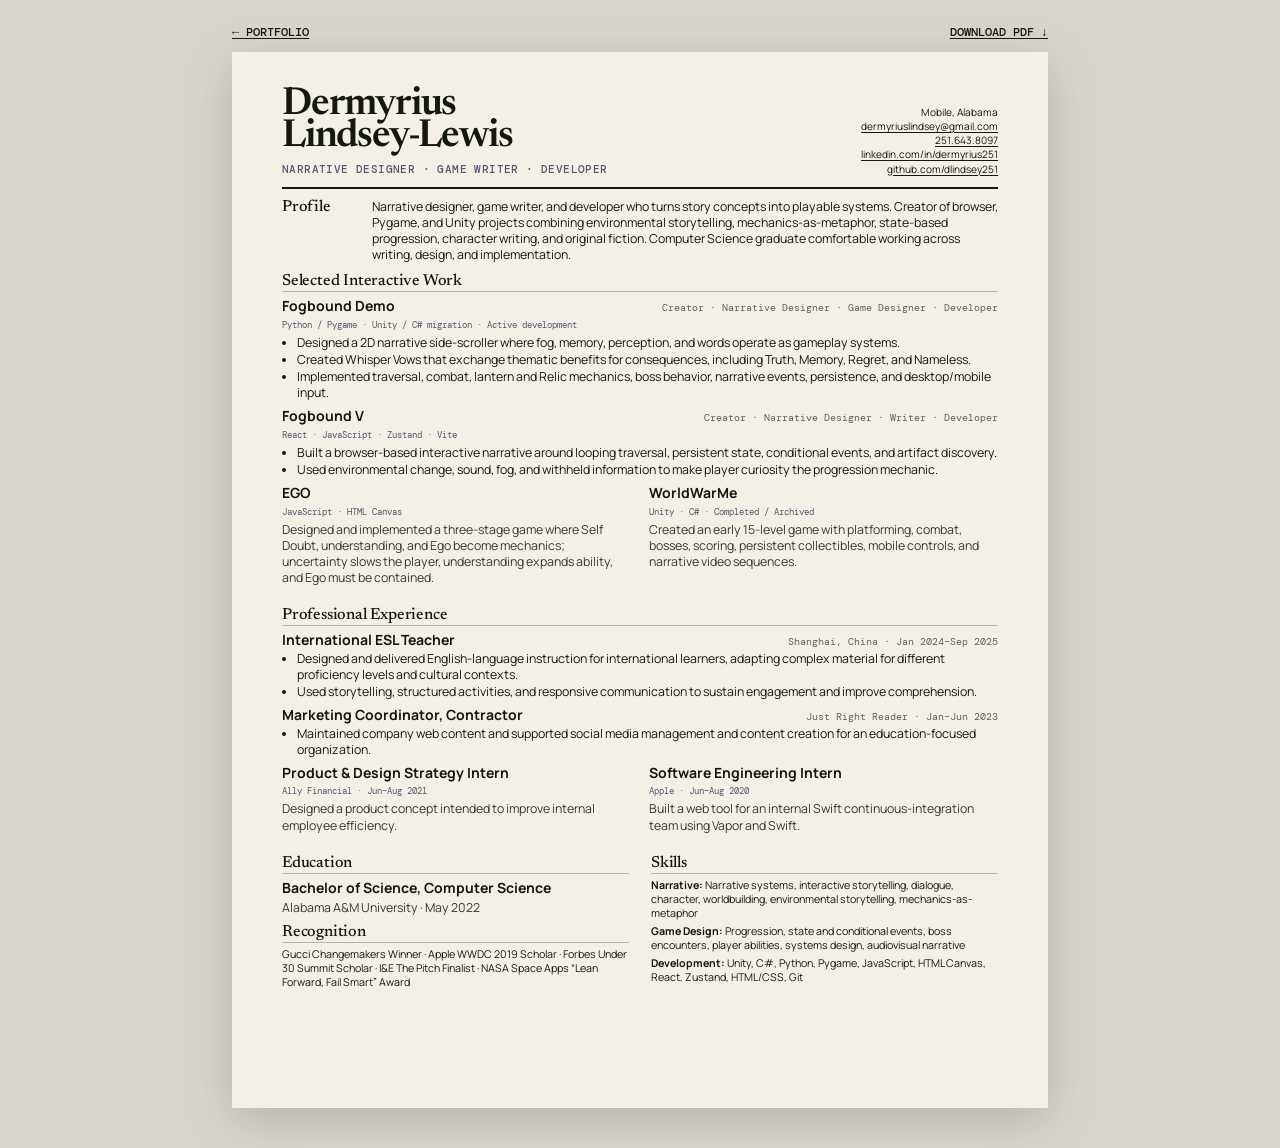
==== resume.html @ cac6b814 "Add narrative design resume" ====
<!doctype html>
<html lang="en">
  <head>
    <meta charset="UTF-8" />
    <meta name="viewport" content="width=device-width, initial-scale=1" />
    <meta name="description" content="Résumé for Dermyrius Lindsey-Lewis, Narrative Designer, Game Writer, and Developer." />
    <title>Résumé — Dermyrius Lindsey-Lewis</title>
    <link rel="preconnect" href="https://fonts.googleapis.com" />
    <link rel="preconnect" href="https://fonts.gstatic.com" crossorigin />
    <link href="https://fonts.googleapis.com/css2?family=DM+Mono:wght@400;500&family=Manrope:wght@400;500;600;700&family=Newsreader:opsz,wght@6..72,500;6..72,600&display=swap" rel="stylesheet" />
    <link rel="stylesheet" href="resume.css" />
  </head>
  <body>
    <div class="page-actions" aria-label="Résumé actions">
      <a href="index.html">← Portfolio</a>
      <a href="Dermyrius-Lindsey-Lewis-Resume.pdf" download>Download PDF ↓</a>
    </div>

    <main class="resume">
      <header class="resume-header">
        <div>
          <h1>Dermyrius<br />Lindsey-Lewis</h1>
          <p class="title">Narrative Designer · Game Writer · Developer</p>
        </div>
        <address>
          Mobile, Alabama<br />
          <a href="mailto:dermyriuslindsey@gmail.com">dermyriuslindsey@gmail.com</a><br />
          <a href="tel:+12516438097">251.643.8097</a><br />
          <a href="https://www.linkedin.com/in/dermyrius251/">linkedin.com/in/dermyrius251</a><br />
          <a href="https://github.com/dlindsey251">github.com/dlindsey251</a>
        </address>
      </header>

      <section class="summary">
        <h2>Profile</h2>
        <p>Narrative designer, game writer, and developer who turns story concepts into playable systems. Creator of browser, Pygame, and Unity projects combining environmental storytelling, mechanics-as-metaphor, state-based progression, character writing, and original fiction. Computer Science graduate comfortable working across writing, design, and implementation.</p>
      </section>

      <section>
        <h2>Selected Interactive Work</h2>

        <article class="entry">
          <div class="entry-heading"><h3>Fogbound Demo</h3><span>Creator · Narrative Designer · Game Designer · Developer</span></div>
          <p class="meta">Python / Pygame · Unity / C# migration · Active development</p>
          <ul>
            <li>Designed a 2D narrative side-scroller where fog, memory, perception, and words operate as gameplay systems.</li>
            <li>Created Whisper Vows that exchange thematic benefits for consequences, including Truth, Memory, Regret, and Nameless.</li>
            <li>Implemented traversal, combat, lantern and Relic mechanics, boss behavior, narrative events, persistence, and desktop/mobile input.</li>
          </ul>
        </article>

        <article class="entry">
          <div class="entry-heading"><h3>Fogbound V</h3><span>Creator · Narrative Designer · Writer · Developer</span></div>
          <p class="meta">React · JavaScript · Zustand · Vite</p>
          <ul>
            <li>Built a browser-based interactive narrative around looping traversal, persistent state, conditional events, and artifact discovery.</li>
            <li>Used environmental change, sound, fog, and withheld information to make player curiosity the progression mechanic.</li>
          </ul>
        </article>

        <div class="entry-pair">
          <article class="entry compact">
            <div class="entry-heading"><h3>EGO</h3></div>
            <p class="meta">JavaScript · HTML Canvas</p>
            <p>Designed and implemented a three-stage game where Self Doubt, understanding, and Ego become mechanics; uncertainty slows the player, understanding expands ability, and Ego must be contained.</p>
          </article>
          <article class="entry compact">
            <div class="entry-heading"><h3>WorldWarMe</h3></div>
            <p class="meta">Unity · C# · Completed / Archived</p>
            <p>Created an early 15-level game with platforming, combat, bosses, scoring, persistent collectibles, mobile controls, and narrative video sequences.</p>
          </article>
        </div>
      </section>

      <section>
        <h2>Professional Experience</h2>

        <article class="entry">
          <div class="entry-heading"><h3>International ESL Teacher</h3><span>Shanghai, China · Jan 2024–Sep 2025</span></div>
          <ul>
            <li>Designed and delivered English-language instruction for international learners, adapting complex material for different proficiency levels and cultural contexts.</li>
            <li>Used storytelling, structured activities, and responsive communication to sustain engagement and improve comprehension.</li>
          </ul>
        </article>

        <article class="entry">
          <div class="entry-heading"><h3>Marketing Coordinator, Contractor</h3><span>Just Right Reader · Jan–Jun 2023</span></div>
          <ul><li>Maintained company web content and supported social media management and content creation for an education-focused organization.</li></ul>
        </article>

        <div class="entry-pair">
          <article class="entry compact">
            <div class="entry-heading"><h3>Product & Design Strategy Intern</h3></div>
            <p class="meta">Ally Financial · Jun–Aug 2021</p>
            <p>Designed a product concept intended to improve internal employee efficiency.</p>
          </article>
          <article class="entry compact">
            <div class="entry-heading"><h3>Software Engineering Intern</h3></div>
            <p class="meta">Apple · Jun–Aug 2020</p>
            <p>Built a web tool for an internal Swift continuous-integration team using Vapor and Swift.</p>
          </article>
        </div>
      </section>

      <section class="bottom-grid">
        <div>
          <h2>Education</h2>
          <article class="entry compact">
            <h3>Bachelor of Science, Computer Science</h3>
            <p>Alabama A&amp;M University · May 2022</p>
          </article>

          <h2>Recognition</h2>
          <p class="small-list">Gucci Changemakers Winner · Apple WWDC 2019 Scholar · Forbes Under 30 Summit Scholar · I&amp;E The Pitch Finalist · NASA Space Apps “Lean Forward, Fail Smart” Award</p>
        </div>
        <div>
          <h2>Skills</h2>
          <p class="skill-line"><strong>Narrative:</strong> Narrative systems, interactive storytelling, dialogue, character, worldbuilding, environmental storytelling, mechanics-as-metaphor</p>
          <p class="skill-line"><strong>Game Design:</strong> Progression, state and conditional events, boss encounters, player abilities, systems design, audiovisual narrative</p>
          <p class="skill-line"><strong>Development:</strong> Unity, C#, Python, Pygame, JavaScript, HTML Canvas, React, Zustand, HTML/CSS, Git</p>
        </div>
      </section>
    </main>
  </body>
</html>
---- resume.css ----
:root { --paper:#f4f0e7; --ink:#151713; --muted:#5f625b; --line:#b9b5ac; --violet:#5d526f; --serif:"Newsreader",Georgia,serif; --sans:"Manrope",Arial,sans-serif; --mono:"DM Mono",monospace; }
* { box-sizing: border-box; }
body { margin:0; background:#d9d5cc; color:var(--ink); font-family:var(--sans); font-size:9.25pt; line-height:1.31; }
a { color:inherit; text-underline-offset:2px; }
.page-actions { width:8.5in; display:flex; justify-content:space-between; margin:24px auto 12px; font:500 9pt var(--mono); text-transform:uppercase; }
.resume { width:8.5in; min-height:11in; margin:0 auto 40px; padding:.4in .52in; background:var(--paper); box-shadow:0 12px 45px rgba(0,0,0,.16); }
.resume-header { display:grid; grid-template-columns:1fr auto; gap:28px; align-items:end; padding-bottom:11px; border-bottom:2px solid var(--ink); }
h1 { margin:0; font:600 29pt/.82 var(--serif); letter-spacing:-1.2px; }
.title { margin:8px 0 0; color:var(--violet); font:500 8.3pt var(--mono); text-transform:uppercase; letter-spacing:.4px; }
address { font-style:normal; font-size:7.6pt; line-height:1.4; text-align:right; }
section { margin-top:10px; }
h2 { margin:0 0 5px; padding-bottom:2px; border-bottom:1px solid var(--line); font:500 12pt var(--serif); letter-spacing:-.2px; }
h3 { margin:0; font-size:10.5pt; line-height:1.25; }
p { margin:4px 0; }
.summary { display:grid; grid-template-columns:78px 1fr; gap:12px; }
.summary h2 { border:0; }
.summary p { margin:0; }
.entry { margin:0 0 6px; break-inside:avoid; }
.entry-heading { display:flex; justify-content:space-between; align-items:baseline; gap:18px; }
.entry-heading span { color:var(--muted); font:7.2pt var(--mono); text-align:right; }
.meta { color:var(--violet); font:7pt var(--mono); }
ul { margin:2px 0 0; padding-left:15px; }
li { margin:1px 0; }
.entry-pair { display:grid; grid-template-columns:1fr 1fr; gap:18px; }
.compact { margin-bottom:7px; }
.compact p:not(.meta) { color:#363832; }
.bottom-grid { display:grid; grid-template-columns:1fr 1fr; gap:22px; }
.bottom-grid h2:not(:first-child) { margin-top:8px; }
.small-list, .skill-line { font-size:8pt; }
.skill-line { margin-bottom:4px; }
@page { size:Letter; margin:0; }
@media print { body { background:white; } .page-actions { display:none; } .resume { margin:0; box-shadow:none; } a { text-decoration:none; } }
@media screen and (max-width:850px) { body { background:var(--paper); } .page-actions,.resume { width:100%; } .page-actions { padding:0 18px; } .resume { min-height:0; margin:0; padding:28px 22px; box-shadow:none; } .resume-header,.summary,.entry-pair,.bottom-grid { grid-template-columns:1fr; } address { text-align:left; } .entry-heading { align-items:flex-start; flex-direction:column; gap:2px; } .entry-heading span { text-align:left; } }
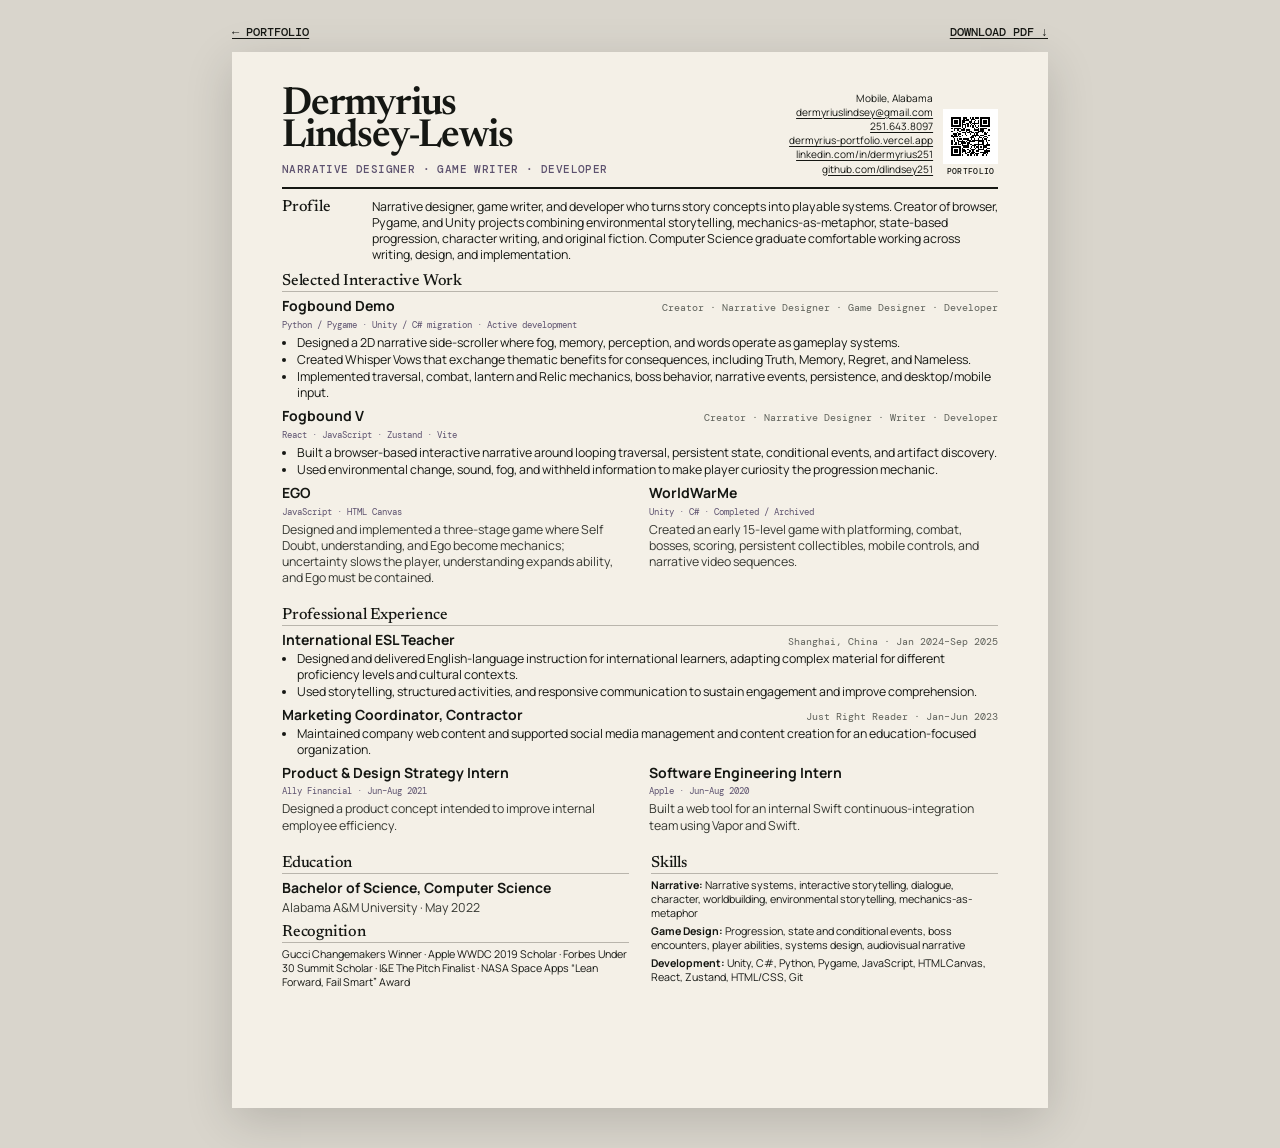
==== commit 348d3b42: "Add portfolio link and QR code to resume" ====
--- a/resume.html
+++ b/resume.html
@@ -22,13 +22,20 @@
           <h1>Dermyrius<br />Lindsey-Lewis</h1>
           <p class="title">Narrative Designer · Game Writer · Developer</p>
         </div>
-        <address>
-          Mobile, Alabama<br />
-          <a href="mailto:dermyriuslindsey@gmail.com">dermyriuslindsey@gmail.com</a><br />
-          <a href="tel:+12516438097">251.643.8097</a><br />
-          <a href="https://www.linkedin.com/in/dermyrius251/">linkedin.com/in/dermyrius251</a><br />
-          <a href="https://github.com/dlindsey251">github.com/dlindsey251</a>
-        </address>
+        <div class="contact-block">
+          <address>
+            Mobile, Alabama<br />
+            <a href="mailto:dermyriuslindsey@gmail.com">dermyriuslindsey@gmail.com</a><br />
+            <a href="tel:+12516438097">251.643.8097</a><br />
+            <a href="https://dermyrius-portfolio.vercel.app">dermyrius-portfolio.vercel.app</a><br />
+            <a href="https://www.linkedin.com/in/dermyrius251/">linkedin.com/in/dermyrius251</a><br />
+            <a href="https://github.com/dlindsey251">github.com/dlindsey251</a>
+          </address>
+          <a class="portfolio-qr" href="https://dermyrius-portfolio.vercel.app" aria-label="Open Dermyrius Lindsey-Lewis's portfolio">
+            <img src="assets/portfolio-qr.svg" alt="QR code for Dermyrius Lindsey-Lewis's portfolio" />
+            <span>Portfolio</span>
+          </a>
+        </div>
       </header>
 
       <section class="summary">
--- a/resume.css
+++ b/resume.css
@@ -8,6 +8,9 @@
 h1 { margin:0; font:600 29pt/.82 var(--serif); letter-spacing:-1.2px; }
 .title { margin:8px 0 0; color:var(--violet); font:500 8.3pt var(--mono); text-transform:uppercase; letter-spacing:.4px; }
 address { font-style:normal; font-size:7.6pt; line-height:1.4; text-align:right; }
+.contact-block { display:flex; align-items:flex-end; gap:10px; }
+.portfolio-qr { display:flex; flex-direction:column; align-items:center; gap:2px; font:500 5.8pt var(--mono); text-decoration:none; text-transform:uppercase; letter-spacing:.35px; }
+.portfolio-qr img { display:block; width:55px; height:55px; padding:3px; background:#fff; }
 section { margin-top:10px; }
 h2 { margin:0 0 5px; padding-bottom:2px; border-bottom:1px solid var(--line); font:500 12pt var(--serif); letter-spacing:-.2px; }
 h3 { margin:0; font-size:10.5pt; line-height:1.25; }
@@ -30,4 +33,4 @@
 .skill-line { margin-bottom:4px; }
 @page { size:Letter; margin:0; }
 @media print { body { background:white; } .page-actions { display:none; } .resume { margin:0; box-shadow:none; } a { text-decoration:none; } }
-@media screen and (max-width:850px) { body { background:var(--paper); } .page-actions,.resume { width:100%; } .page-actions { padding:0 18px; } .resume { min-height:0; margin:0; padding:28px 22px; box-shadow:none; } .resume-header,.summary,.entry-pair,.bottom-grid { grid-template-columns:1fr; } address { text-align:left; } .entry-heading { align-items:flex-start; flex-direction:column; gap:2px; } .entry-heading span { text-align:left; } }
+@media screen and (max-width:850px) { body { background:var(--paper); } .page-actions,.resume { width:100%; } .page-actions { padding:0 18px; } .resume { min-height:0; margin:0; padding:28px 22px; box-shadow:none; } .resume-header,.summary,.entry-pair,.bottom-grid { grid-template-columns:1fr; } .contact-block { justify-content:space-between; align-items:flex-start; } address { text-align:left; } .entry-heading { align-items:flex-start; flex-direction:column; gap:2px; } .entry-heading span { text-align:left; } }
